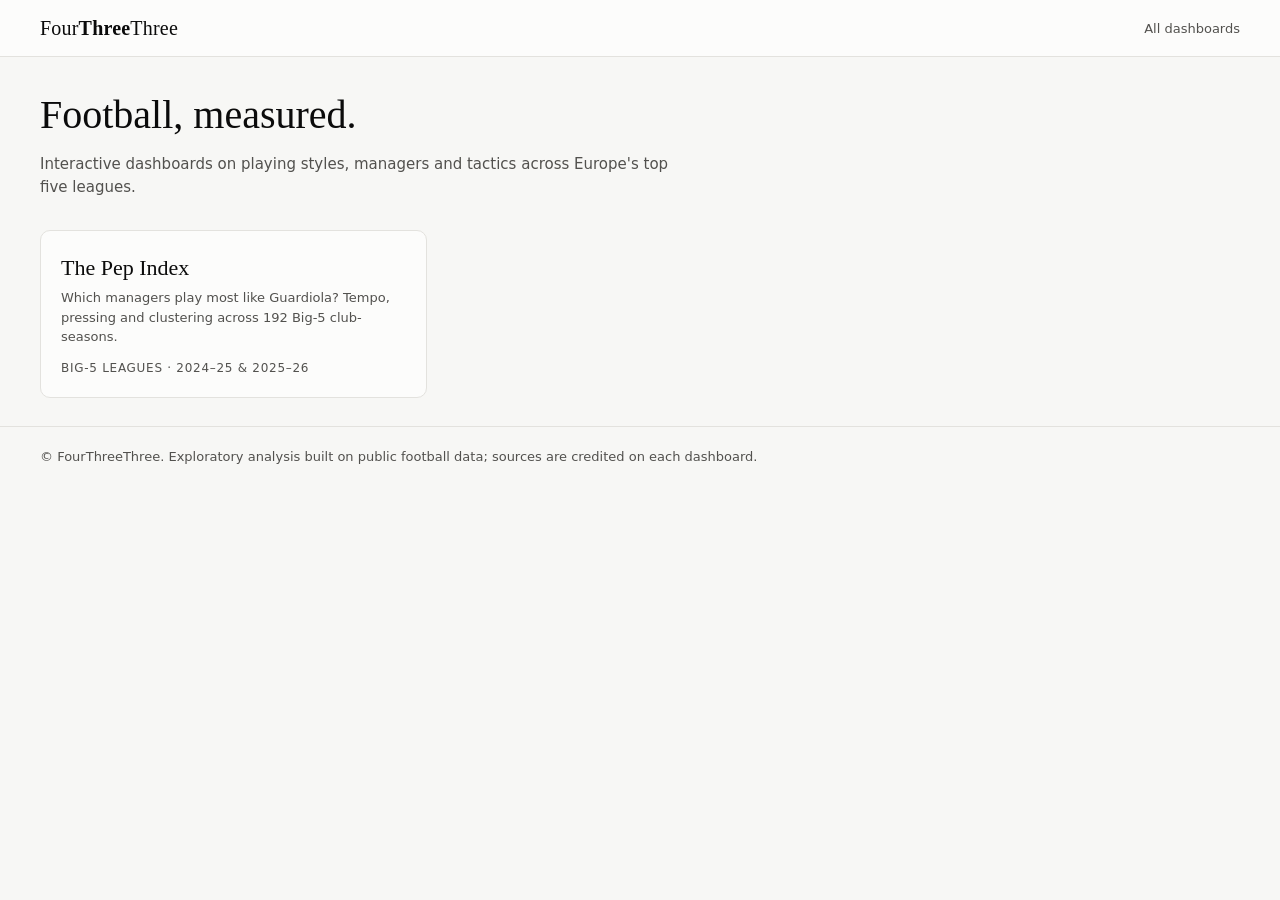
==== index.html @ 84e0eabb "Initial site: home page, shared assets and the Pep Index dashboard - Static site, no build step; Clo" ====
<!DOCTYPE html>
<html lang="en">
<head>
  <meta charset="utf-8">
  <meta name="viewport" content="width=device-width, initial-scale=1">
  <title>FourThreeThree · Football data dashboards</title>
  <meta name="description" content="Data-driven football dashboards: playing styles, managers and tactics across Europe's top leagues.">
  <link rel="icon" href="assets/favicon.svg" type="image/svg+xml">
  <link rel="stylesheet" href="assets/site.css">
</head>
<body>
<header class="site-header">
  <div class="inner">
    <a class="brand" href="./">Four<b>Three</b>Three</a>
    <nav class="site-nav"><a href="./">All dashboards</a></nav>
  </div>
</header>

<main class="site-main">
  <section class="hero">
    <h1>Football, measured.</h1>
    <p>Interactive dashboards on playing styles, managers and tactics across Europe's top five leagues.</p>
  </section>

  <section class="card-grid" id="dashboards"></section>
</main>

<footer class="site-footer">
  <div class="inner">© FourThreeThree. Exploratory analysis built on public football data; sources are credited on each dashboard.</div>
</footer>

<script>
  /* Add a new dashboard by adding one entry here (newest first). */
  const DASHBOARDS = [
    {
      href: 'pep-index/',
      title: 'The Pep Index',
      blurb: 'Which managers play most like Guardiola? Tempo, pressing and clustering across 192 Big-5 club-seasons.',
      meta: 'Big-5 leagues · 2024–25 & 2025–26'
    }
  ];
  const grid = document.getElementById('dashboards');
  for (const d of DASHBOARDS) {
    const a = document.createElement('a'); a.className = 'dash-card'; a.href = d.href;
    const h = document.createElement('h2'); h.textContent = d.title;
    const p = document.createElement('p'); p.textContent = d.blurb;
    const m = document.createElement('div'); m.className = 'meta'; m.textContent = d.meta;
    a.append(h, p, m); grid.appendChild(a);
  }
</script>
</body>
</html>
---- assets/site.css ----
/* fourthreethree.co.uk — shared styles for every dashboard.
   Theme tokens first; components below are reused across dashboards. */

:root {
  color-scheme: light;
  --font-anthropic-sans: "Inter", ui-sans-serif, system-ui, -apple-system, "Segoe UI", Roboto, sans-serif;
  --font-anthropic-serif: "Source Serif 4", Georgia, "Times New Roman", serif;

  --color-bg: #f7f7f5;
  --color-panel: #fcfcfb;
  --color-fg: #0b0b0b;
  --color-fg-muted: #52514e;
  --color-border-line: #e3e2de;
  --color-ok: #1f8a4c;
  --color-warn: #b86e00;
  --color-bad: #c53b3a;

  --cds-text-secondary: #52514e;
  --cds-chart-muted: #8f8e89;
  --cds-chart-grid: #ebeae6;
  --cds-chart-axis: #c9c8c2;
  --cds-chart-reference: #9a9993;
  --cds-surface-popover: #ffffff;
  --cds-border: #dcdbd6;
  --cds-shadow-popover: 0 6px 20px rgba(0,0,0,.12);

  --series-1: #2a78d6; --series-2: #eb6834; --series-3: #1baf7a; --series-4: #eda100;
  --series-5: #e87ba4; --series-6: #008300; --series-7: #6250d6; --series-8: #e34948;

  --cds-font-size-caption: 13px;
  --cds-font-size-body: 15px;
  --cds-font-size-heading: 18px;
  --cds-font-size-title: 32px;
  --cds-font-weight-medium: 600;
  --cds-gap-xs: 4px; --cds-gap-sm: 8px; --cds-gap-md: 12px; --cds-gap-lg: 20px; --cds-gap-xl: 32px;
  --cds-pad-sm: 8px; --cds-pad-md: 12px; --cds-pad-lg: 20px; --cds-pad-xl: 28px;
  --cds-radius: 10px;
}

@media (prefers-color-scheme: dark) {
  :root {
    color-scheme: dark;
    --color-bg: #121211;
    --color-panel: #1a1a19;
    --color-fg: #f0efec;
    --color-fg-muted: #b5b4ab;
    --color-border-line: #2e2e2c;
    --color-ok: #3fb26f;
    --color-warn: #e0a033;
    --color-bad: #e66767;
    --cds-text-secondary: #c3c2b7;
    --cds-chart-muted: #77766f;
    --cds-chart-grid: #2a2a28;
    --cds-chart-axis: #4a4a46;
    --cds-chart-reference: #7c7b74;
    --cds-surface-popover: #232322;
    --cds-border: #3a3a37;
    --cds-shadow-popover: 0 6px 20px rgba(0,0,0,.5);
    --series-1: #3987e5; --series-2: #d95926; --series-3: #199e70; --series-4: #c98500;
    --series-5: #d55181; --series-6: #008300; --series-7: #9085e9; --series-8: #e66767;
  }
}

* { box-sizing: border-box; }
html, body { margin: 0; }
body {
  background: var(--color-bg);
  color: var(--color-fg);
  font-family: var(--font-anthropic-sans);
  font-size: var(--cds-font-size-body);
  line-height: 1.5;
  -webkit-font-smoothing: antialiased;
}
a { color: var(--series-1); }

/* ---------- site chrome ---------- */
.site-header {
  border-bottom: 1px solid var(--color-border-line);
  background: var(--color-panel);
}
.site-header .inner, .site-footer .inner, .site-main {
  max-width: 1240px; margin: 0 auto; padding: 0 var(--cds-pad-lg);
}
.site-header .inner { display: flex; align-items: center; justify-content: space-between; height: 56px; }
.brand { font-family: var(--font-anthropic-serif); font-size: 20px; color: var(--color-fg); text-decoration: none; letter-spacing: .01em; }
.brand b { font-weight: 600; }
.site-nav a { color: var(--color-fg-muted); text-decoration: none; margin-left: var(--cds-gap-lg); font-size: var(--cds-font-size-caption); }
.site-nav a:hover { color: var(--color-fg); }
.site-main { padding-top: var(--cds-pad-xl); padding-bottom: var(--cds-pad-xl); }
.site-footer { border-top: 1px solid var(--color-border-line); color: var(--color-fg-muted); font-size: var(--cds-font-size-caption); }
.site-footer .inner { padding-top: var(--cds-pad-lg); padding-bottom: var(--cds-pad-xl); }

/* ---------- landing page ---------- */
.hero h1 { font-family: var(--font-anthropic-serif); font-weight: 400; font-size: 40px; margin: 0 0 var(--cds-gap-sm); }
.hero p { color: var(--color-fg-muted); max-width: 44em; margin: 0 0 var(--cds-gap-xl); }
.card-grid { display: grid; grid-template-columns: repeat(auto-fill, minmax(300px, 1fr)); gap: var(--cds-gap-lg); }
.dash-card {
  display: block; text-decoration: none; color: inherit;
  background: var(--color-panel); border: 1px solid var(--color-border-line); border-radius: var(--cds-radius);
  padding: var(--cds-pad-lg); transition: border-color .15s, transform .15s;
}
.dash-card:hover { border-color: var(--cds-chart-reference); transform: translateY(-2px); }
.dash-card h2 { font-family: var(--font-anthropic-serif); font-weight: 400; font-size: 22px; margin: 0 0 var(--cds-gap-xs); }
.dash-card p { color: var(--color-fg-muted); margin: 0 0 var(--cds-gap-md); font-size: var(--cds-font-size-caption); }
.dash-card .meta { font-size: 12px; color: var(--color-fg-muted); text-transform: uppercase; letter-spacing: .06em; }

/* ---------- dashboard components (reused by every dashboard) ---------- */
.dash-select {
  appearance: none; -webkit-appearance: none;
  font: inherit; font-size: var(--cds-font-size-caption); color: var(--color-fg);
  background-color: var(--color-panel);
  border: 1px solid var(--color-border-line); border-radius: 8px;
  padding: 6px 30px 6px 10px; max-width: 100%;
  background-image: url("data:image/svg+xml,%3Csvg xmlns='http://www.w3.org/2000/svg' width='10' height='6'%3E%3Cpath d='M1 1l4 4 4-4' stroke='%23888' stroke-width='1.5' fill='none'/%3E%3C/svg%3E");
  background-repeat: no-repeat; background-position: right 10px center; cursor: pointer;
}
.dash-select:focus { outline: 2px solid var(--series-1); outline-offset: 1px; }

.pi-wrap{display:flex;flex-direction:column;gap:var(--cds-gap-lg)}
.pi-title{font-family:var(--font-anthropic-serif);font-weight:400;font-size:var(--cds-font-size-title);margin:0;line-height:1.2}
.pi-lede{font-size:var(--cds-font-size-body);margin:var(--cds-gap-sm) 0 0;max-width:60em;line-height:1.55}
.pi-muted{color:var(--color-fg-muted);font-size:var(--cds-font-size-caption)}
.pi-card{background:var(--color-panel);border:1px solid var(--color-border-line);border-radius:var(--cds-radius);padding:var(--cds-pad-lg)}
.pi-h2{font-size:var(--cds-font-size-heading);font-weight:var(--cds-font-weight-medium);margin:0 0 var(--cds-gap-xs)}
.pi-tip{position:absolute;pointer-events:none;background:var(--cds-surface-popover);border:1px solid var(--cds-border);box-shadow:var(--cds-shadow-popover);border-radius:8px;padding:var(--cds-pad-sm);font-size:var(--cds-font-size-caption);line-height:1.4;max-width:260px;z-index:5}
.pi-legend{display:flex;flex-wrap:wrap;gap:var(--cds-gap-md);font-size:var(--cds-font-size-caption);color:var(--cds-text-secondary);margin-top:var(--cds-gap-sm)}
.pi-legend span{display:inline-flex;align-items:center;gap:6px}
.pi-legend i{width:10px;height:10px;border-radius:50%;display:inline-block}
.pi-controls{display:flex;flex-wrap:wrap;gap:var(--cds-gap-md);align-items:center;margin-bottom:var(--cds-gap-md)}
.pi-scroll{overflow-x:auto}
.pi-table{border-collapse:collapse;font-size:var(--cds-font-size-caption);font-variant-numeric:tabular-nums;width:100%;min-width:1400px}
.pi-table th{text-align:right;font-weight:var(--cds-font-weight-medium);color:var(--color-fg-muted);padding:6px 8px;border-bottom:1px solid var(--color-border-line);cursor:pointer;white-space:nowrap;vertical-align:bottom;position:sticky;top:0;background:var(--color-panel)}
.pi-table th.l,.pi-table td.l{text-align:left}
.pi-table td{text-align:right;padding:5px 8px;border-bottom:1px solid var(--color-border-line);white-space:nowrap}
.pi-table tbody tr:hover td{background:color-mix(in srgb, var(--color-fg) 4%, transparent)}
.pi-table th[aria-sort=descending]::after{content:" ▼"}
.pi-table th[aria-sort=ascending]::after{content:" ▲"}
.pi-table td.mgr{font-weight:var(--cds-font-weight-medium)}
.pi-table td.mixed{color:var(--color-warn)}
.pi-table td.idx{font-weight:var(--cds-font-weight-medium)}
.pi-details summary{cursor:pointer;font-weight:var(--cds-font-weight-medium)}
.pi-details dl{display:grid;grid-template-columns:minmax(140px,max-content) 1fr;gap:6px 16px;font-size:var(--cds-font-size-caption);line-height:1.45}
.pi-details dt{font-weight:var(--cds-font-weight-medium)}
.pi-details dd{margin:0;color:var(--color-fg-muted)}
.pi-details p,.pi-details li{font-size:var(--cds-font-size-caption);color:var(--color-fg-muted);line-height:1.5}
.pi-cgrid{display:grid;grid-template-columns:repeat(auto-fit,minmax(340px,1fr));gap:var(--cds-gap-lg);margin-top:var(--cds-gap-md)}
.pi-qgrid{display:grid;grid-template-columns:repeat(auto-fit,minmax(220px,1fr));gap:var(--cds-gap-md);margin-top:var(--cds-gap-md)}
.pi-qcard{border:1px solid var(--color-border-line);border-radius:var(--cds-radius);padding:var(--cds-pad-md)}
.pi-qcard h3{margin:0 0 4px;font-size:var(--cds-font-size-body);font-weight:var(--cds-font-weight-medium)}
.pi-qcard p{margin:0 0 6px}
.pi-qcard ol{margin:0;padding-left:2.2em;font-size:var(--cds-font-size-caption);line-height:1.5;max-height:340px;overflow:auto}
.pi-qcard li span{color:var(--color-fg-muted)}

/* chart containers: relative so tooltips stay inside; min-heights stop the page jumping */
.pi-chart,.pi-quad,.pi-bars,.pi-radar,.pi-sig{position:relative}
.pi-quad{min-height:420px}.pi-bars{min-height:600px}.pi-radar{min-height:380px}.pi-sig{min-height:480px}
.pi-multiples{display:grid;grid-template-columns:repeat(auto-fit,minmax(220px,1fr));gap:var(--cds-gap-md);min-height:240px}
.pi-multiples h4{margin:0;font-size:var(--cds-font-size-body);font-weight:var(--cds-font-weight-medium)}
.pi-chart svg text,.pi-quad svg text,.pi-bars svg text,.pi-radar svg text,.pi-multiples svg text,.pi-sig svg text{fill:var(--cds-text-secondary);font-size:var(--cds-font-size-caption);font-family:var(--font-anthropic-sans)}
.pi-quad .pi-lbl,.pi-chart .pi-lbl{fill:var(--color-fg)}
.pi-quad .pi-corner{fill:var(--color-fg-muted);font-size:var(--cds-font-size-body);font-weight:600}
.pi-bars .pi-row{cursor:pointer}
.pi-bars .pi-row:hover text,.pi-bars .pi-row.sel text{fill:var(--color-fg);font-weight:600}

@media (max-width: 640px) {
  .pi-title { font-size: 26px; }
  .hero h1 { font-size: 30px; }
  .site-main { padding-left: var(--cds-pad-md); padding-right: var(--cds-pad-md); }
  .pi-card { padding: var(--cds-pad-md); }
}
@media (prefers-reduced-motion: reduce) { .dash-card { transition: none; } }
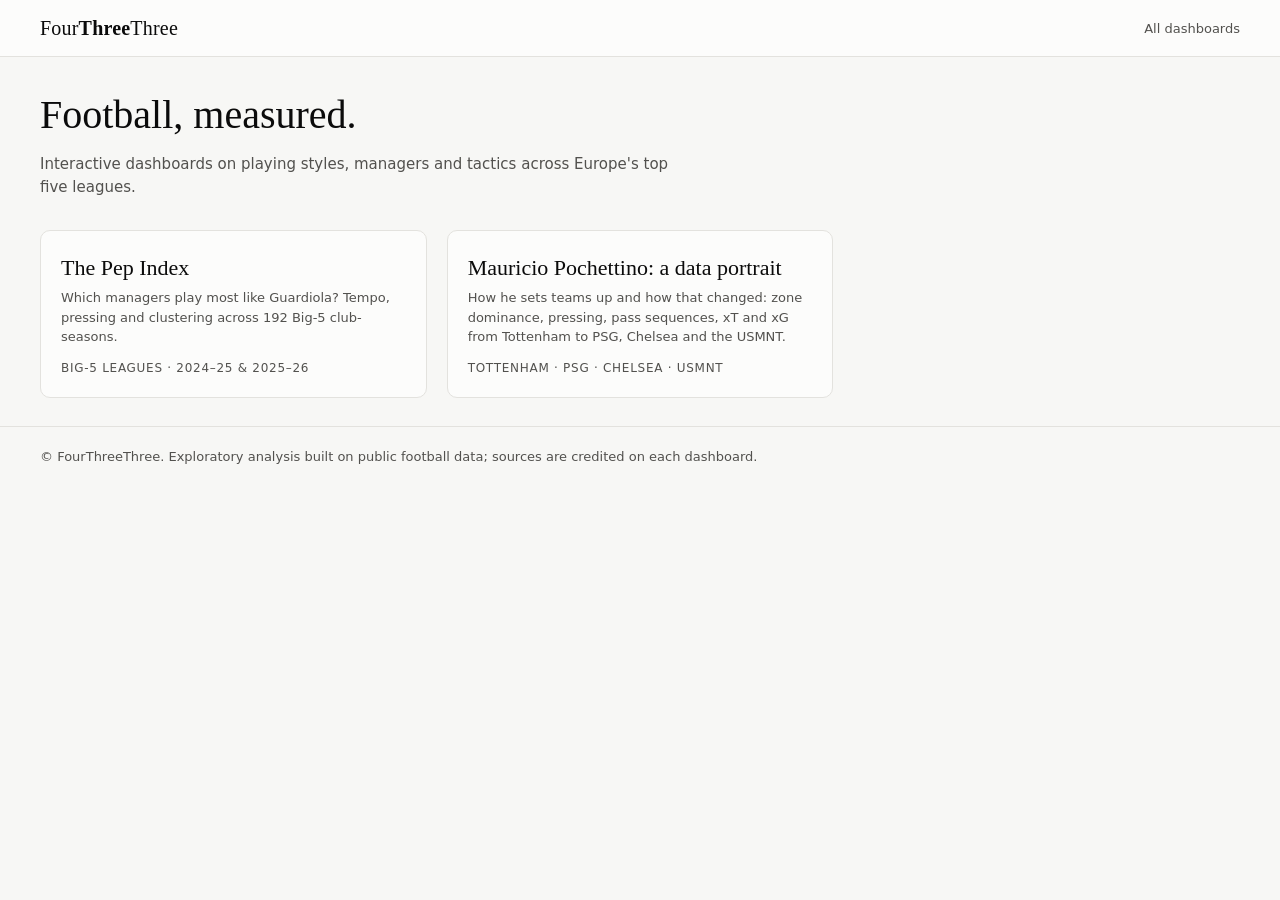
==== commit 9b2c8014: "Add Mauricio Pochettino data portrait dashboard Six sections: career timeline, Understat arc (Spurs " ====
--- a/index.html
+++ b/index.html
@@ -37,6 +37,12 @@
       title: 'The Pep Index',
       blurb: 'Which managers play most like Guardiola? Tempo, pressing and clustering across 192 Big-5 club-seasons.',
       meta: 'Big-5 leagues · 2024–25 & 2025–26'
+    },
+    {
+      href: 'pochettino/',
+      title: 'Mauricio Pochettino: a data portrait',
+      blurb: 'How he sets teams up and how that changed: zone dominance, pressing, pass sequences, xT and xG from Tottenham to PSG, Chelsea and the USMNT.',
+      meta: 'Tottenham · PSG · Chelsea · USMNT'
     }
   ];
   const grid = document.getElementById('dashboards');
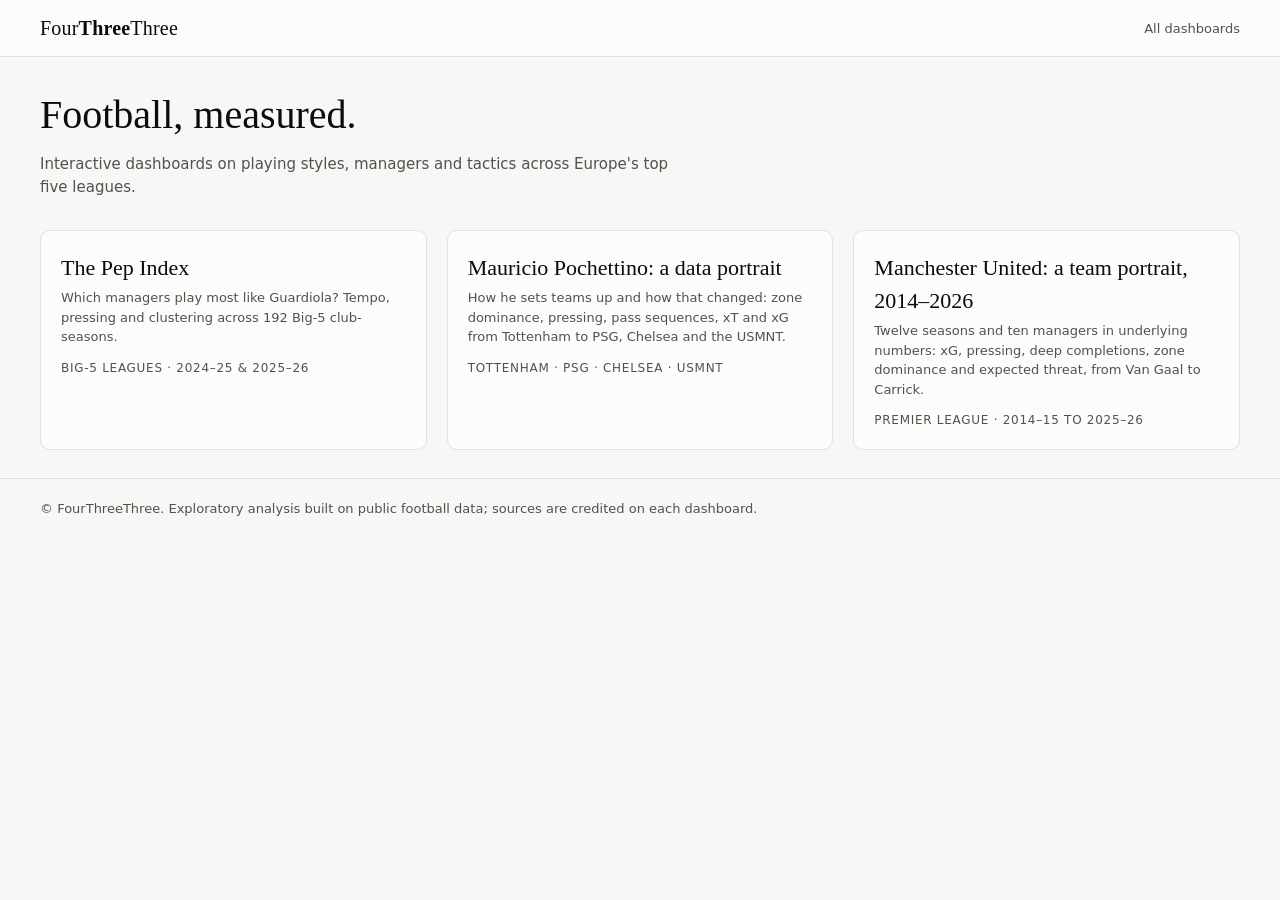
==== commit bccf46bf: "Add Manchester United team portrait (2014-15 to 2025-26) Manager timeline, rolling Understat arc for" ====
--- a/index.html
+++ b/index.html
@@ -43,6 +43,12 @@
       title: 'Mauricio Pochettino: a data portrait',
       blurb: 'How he sets teams up and how that changed: zone dominance, pressing, pass sequences, xT and xG from Tottenham to PSG, Chelsea and the USMNT.',
       meta: 'Tottenham · PSG · Chelsea · USMNT'
+    },
+    {
+      href: 'manchester-united/',
+      title: 'Manchester United: a team portrait, 2014–2026',
+      blurb: 'Twelve seasons and ten managers in underlying numbers: xG, pressing, deep completions, zone dominance and expected threat, from Van Gaal to Carrick.',
+      meta: 'Premier League · 2014–15 to 2025–26'
     }
   ];
   const grid = document.getElementById('dashboards');
